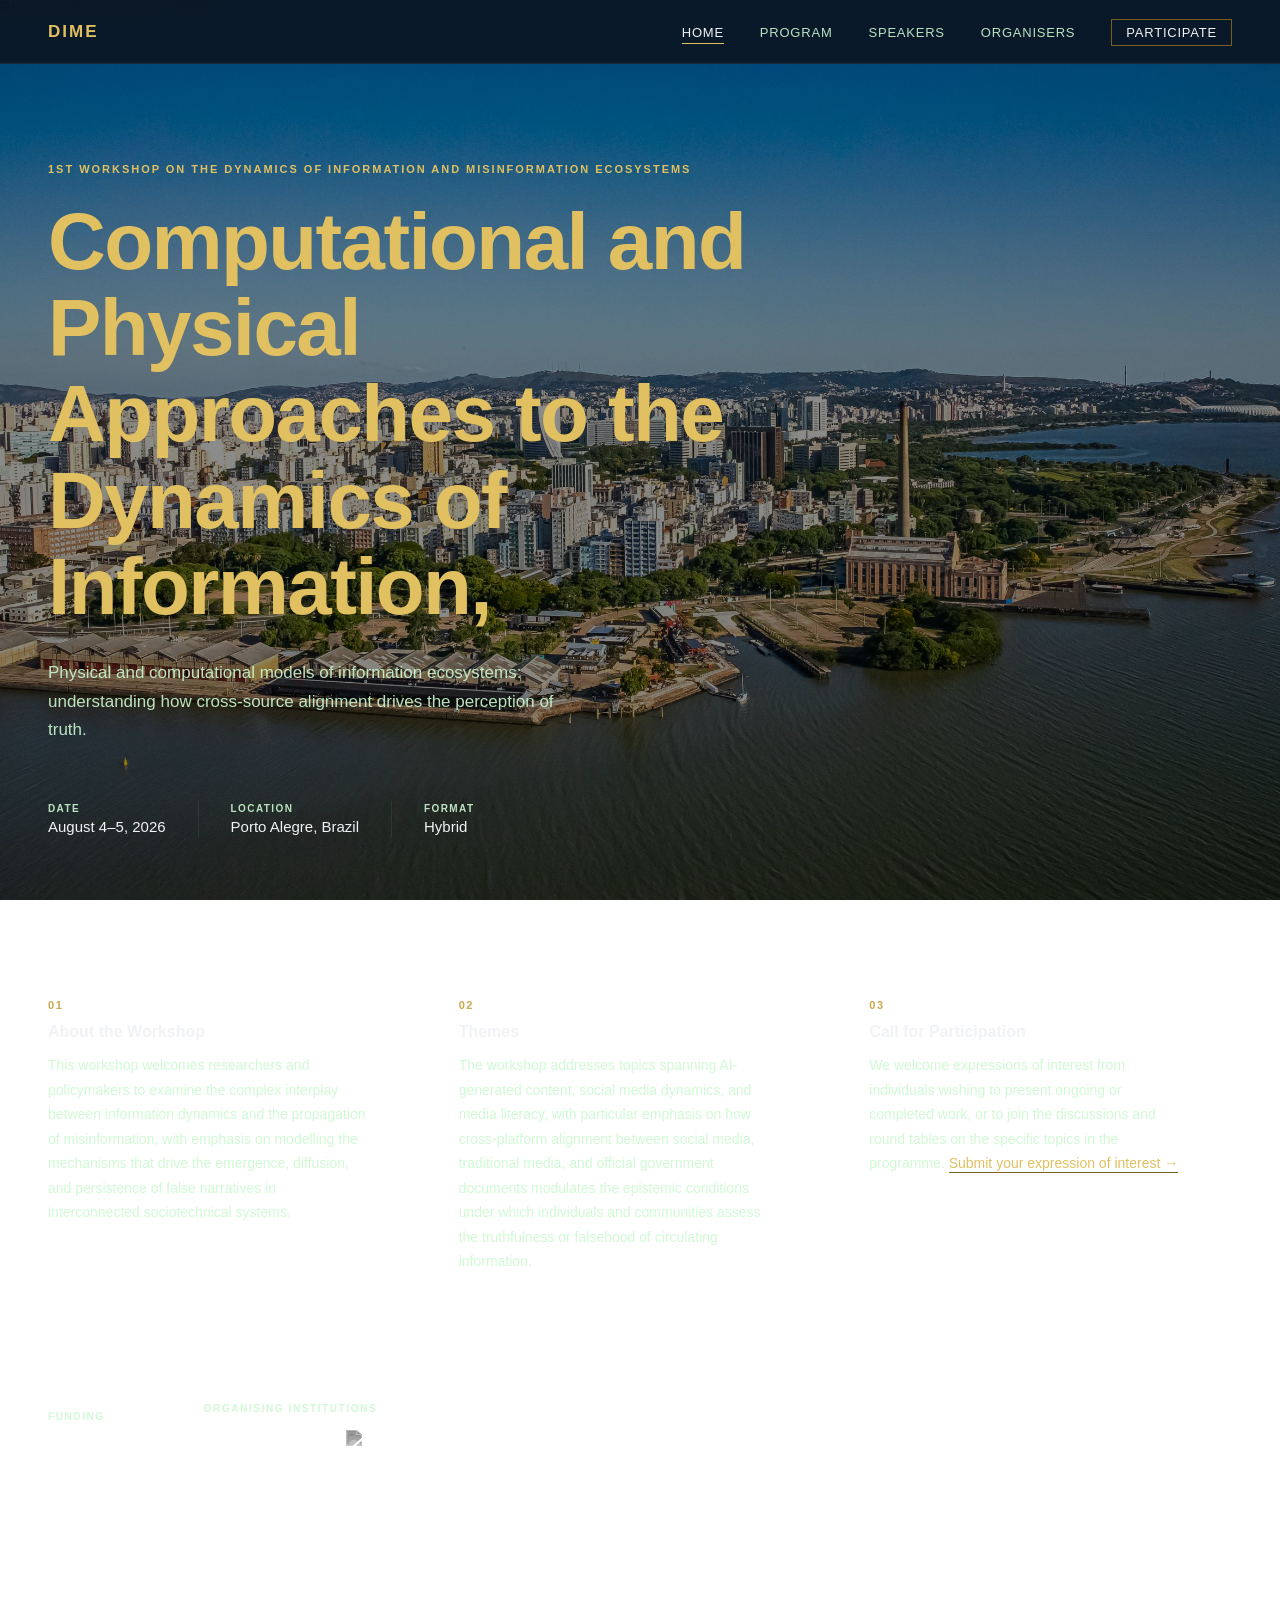
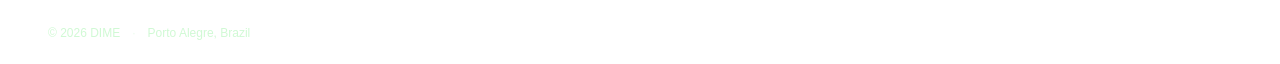
==== index.html @ c3de0bd7 "no" ====
<!DOCTYPE html>
<html lang="en">
<head>
  <meta charset="UTF-8" />
  <meta name="viewport" content="width=device-width, initial-scale=1.0" />
  <title>DIME 2026 — 1st Workshop on the Dynamics of Information and Misinformation Ecosystems</title>
  <link rel="stylesheet" href="style.css" />
</head>
<div class="background-credit">
  Photo: Giulian Serafim / PMPA
</div>
<body>

  <nav>
    <div class="nav-brand">DIME</div>
    <ul class="nav-links">
      <li><a href="index.html" class="nav-link active">Home</a></li>
      <li><a href="schedule.html" class="nav-link">Program</a></li>
      <li><a href="speakers.html" class="nav-link">Speakers</a></li>
      <li><a href="organisers.html" class="nav-link">Organisers</a></li>
      <li><a href="participation.html" class="nav-link nav-link--btn">Participate</a></li>
    </ul>
  </nav>

  <section class="page">
    <div class="hero">
      <div class="hero-label">1st Workshop on the Dynamics of Information and Misinformation Ecosystems</div>
      <h1><span class="accent">Computational and Physical Approaches to the Dynamics of Information,</span></h1>
      <p class="hero-sub">Physical and computational models of information ecosystems: understanding how cross-source alignment drives the perception of truth.</p>
      <div class="hero-meta">
        <div class="meta-item">
          <span class="meta-label">Date</span>
          <span class="meta-value">August 4–5, 2026</span>
        </div>
        <div class="meta-divider"></div>
        <div class="meta-item">
          <span class="meta-label">Location</span>
          <span class="meta-value">Porto Alegre, Brazil</span>
        </div>
        <div class="meta-divider"></div>
        <div class="meta-item">
          <span class="meta-label">Format</span>
          <span class="meta-value">Hybrid</span>
        </div>
      </div>
    </div>

    <div class="section-content">
      <div class="about-grid">
        <div class="about-block">
          <div class="about-number">01</div>
          <h3>About the Workshop</h3>
          <p>This workshop welcomes researchers and policymakers to examine the complex interplay between information dynamics and the propagation of misinformation, with emphasis on modelling the mechanisms that drive the emergence, diffusion, and persistence of false narratives in interconnected sociotechnical systems.</p>
        </div>
        <div class="about-block">
          <div class="about-number">02</div>
          <h3>Themes</h3>
          <p>The workshop addresses topics spanning AI-generated content, social media dynamics, and media literacy, with particular emphasis on how cross-platform alignment between social media, traditional media, and official government documents modulates the epistemic conditions under which individuals and communities assess the truthfulness or falsehood of circulating information.</p>
        </div>
        <div class="about-block">
          <div class="about-number">03</div>
          <h3>Call for Participation</h3>
          <p>We welcome expressions of interest from individuals wishing to present ongoing or completed work, or to join the discussions and round tables on the specific topics in the programme. <a href="participation.html" class="inline-link">Submit your expression of interest →</a></p>
        </div>
      </div>
    </div>

    <div class="partners-section">
      <div class="partners-group">
        <span class="partners-label">Funding</span>
        <div class="partners-logos">
          <img src="images/cnpq-logo-png_seeklogo-32726.png" alt="CNPq" class="partner-logo partner-logo--md" />
        </div>
      </div>
      <div class="partners-divider"></div>
      <div class="partners-group">
        <span class="partners-label">Organising Institutions</span>
        <div class="partners-logos">
          <img src="images/ufrgs-logo.png" alt="Federal University of Rio Grande do Sul" class="partner-logo" />
          <img src="images/university-of-exeter-logo.webp" alt="University of Exeter" class="partner-logo partner-logo--detail" />
        </div>
      </div>
    </div>
  </section>

  <footer>
    <span>© 2026 DIME</span>
    <span class="footer-sep">·</span>
    <span>Porto Alegre, Brazil</span>
  </footer>

</body>
</html>
---- style.css ----
*, *::before, *::after {
  box-sizing: border-box;
  margin: 0;
  padding: 0;
}

:root {
  --navy:       #0d1a12;
  --navy-mid:   #152a1e;
  --navy-light: #1e3a2a;
  --red:        #c9a84c;
  --red-light:  #e0c060;
  --red-dim:    #7a6020;
  --white:      #f0f2f5;
  --muted:      #cbf8d0e7;
  --border:     rgba(255,255,255,0.07);
  --font:       'Segoe UI', system-ui, -apple-system, sans-serif;
}

html { scroll-behavior: smooth; }


body {
  margin: 0;
  font-family: Arial, sans-serif;
  background-image: url("images/220114_Giulian Serafim_PMPA-3985.jpg");
  background-size: cover;
  background-position: center;
  background-repeat: no-repeat;
  background-attachment: fixed;
  position: relative;
  min-height: 100vh;
}

body::before {
  content: "";
  position: fixed;
  inset: 0;
  background: rgba(0, 0, 0, 0.45);
  z-index: -1;
}


/*
body {
  background: var(--navy);
  color: var(--white);
  font-family: var(--font);
  font-size: 15px;
  line-height: 1.6;
  min-height: 100vh;
  display: flex;
  flex-direction: column;
} */

/* ─── NAV ─────────────────────────────────────────────── */
nav {
  position: fixed;
  top: 0; left: 0; right: 0;
  z-index: 100;
  display: flex;
  align-items: center;
  justify-content: space-between;
  padding: 0 48px;
  height: 64px;
  background: rgba(11, 22, 35, 0.92);
  backdrop-filter: blur(12px);
  border-bottom: 1px solid var(--border);
}

.nav-brand {
  font-size: 17px;
  font-weight: 600;
  letter-spacing: 0.12em;
  text-transform: uppercase;
  color: var(--red-light);
}

.nav-links {
  list-style: none;
  display: flex;
  gap: 36px;
}

.nav-link {
  text-decoration: none;
  color: var(--muted);
  font-size: 13px;
  letter-spacing: 0.06em;
  text-transform: uppercase;
  font-weight: 500;
  transition: color 0.2s;
  position: relative;
  padding-bottom: 2px;
}

.nav-link--btn {
  color: var(--white) !important;
  border: 1px solid var(--red-dim);
  padding: 5px 14px !important;
  padding-bottom: 5px !important;
  transition: background 0.2s, border-color 0.2s;
}

.nav-link--btn:hover,
.nav-link--btn.active {
  background: var(--red);
  border-color: var(--red);
  color: var(--white) !important;
}

.nav-link--btn::after { display: none !important; }

.nav-link::after {
  content: '';
  position: absolute;
  bottom: -2px; left: 0;
  width: 0; height: 1px;
  background: var(--red-light);
  transition: width 0.25s ease;
}

.nav-link:hover,
.nav-link.active {
  color: var(--white);
}

.nav-link.active::after,
.nav-link:hover::after {
  width: 100%;
}

/* ─── PAGE ────────────────────────────────────────────── */
.page {
  flex: 1;
  padding-top: 64px;
  animation: fadeIn 0.35s ease;
}

@keyframes fadeIn {
  from { opacity: 0; transform: translateY(8px); }
  to   { opacity: 1; transform: translateY(0); }
}

/* ─── HERO ────────────────────────────────────────────── */
.hero {
  min-height: calc(100vh - 64px);
  display: flex;
  flex-direction: column;
  justify-content: center;
  padding: 80px 48px;
  max-width: 820px;
}

.hero-label {
  font-size: 11px;
  font-weight: 600;
  letter-spacing: 0.18em;
  text-transform: uppercase;
  color: var(--red-light);
  margin-bottom: 24px;
}

.hero h1 {
  font-size: clamp(42px, 7vw, 80px);
  font-weight: 700;
  line-height: 1.08;
  letter-spacing: -0.02em;
  margin-bottom: 28px;
}

.accent { color: var(--red-light); }

.hero-sub {
  font-size: 17px;
  color: var(--muted);
  max-width: 520px;
  margin-bottom: 56px;
  line-height: 1.7;
}

.hero-meta {
  display: flex;
  align-items: center;
  gap: 0;
}

.meta-item {
  display: flex;
  flex-direction: column;
  gap: 4px;
  padding: 0 32px;
}

.meta-item:first-child { padding-left: 0; }

.meta-label {
  font-size: 10px;
  font-weight: 600;
  letter-spacing: 0.14em;
  text-transform: uppercase;
  color: var(--muted);
}

.meta-value {
  font-size: 15px;
  font-weight: 500;
  color: var(--white);
}

.meta-divider {
  width: 1px;
  height: 36px;
  background: var(--border);
}

/* ─── SECTION CONTENT ─────────────────────────────────── */
.section-content {
  padding: 80px 48px;
  border-top: 1px solid var(--border);
}

/* ─── ABOUT GRID ──────────────────────────────────────── */
.about-grid {
  display: grid;
  grid-template-columns: repeat(auto-fit, minmax(240px, 1fr));
  gap: 48px;
}

.about-block { max-width: 320px; }

.about-number {
  font-size: 11px;
  font-weight: 700;
  letter-spacing: 0.14em;
  color: var(--red);
  margin-bottom: 12px;
}

.about-block h3 {
  font-size: 16px;
  font-weight: 600;
  margin-bottom: 12px;
  color: var(--white);
}

.about-block p {
  font-size: 14px;
  color: var(--muted);
  line-height: 1.75;
}

/* ─── INLINE LINK ─────────────────────────────────────── */
.inline-link {
  color: var(--red-light);
  text-decoration: none;
  border-bottom: 1px solid var(--red-dim);
  padding-bottom: 1px;
  transition: color 0.2s, border-color 0.2s;
  white-space: nowrap;
}

.inline-link:hover {
  color: var(--white);
  border-color: var(--white);
}

/* ─── PAGE HEADER ─────────────────────────────────────── */
.page-header {
  padding: 80px 48px 48px;
}

.page-label {
  font-size: 11px;
  font-weight: 600;
  letter-spacing: 0.18em;
  text-transform: uppercase;
  color: var(--red-light);
  margin-bottom: 16px;
}

.page-header h2 {
  font-size: clamp(32px, 5vw, 56px);
  font-weight: 700;
  letter-spacing: -0.02em;
}

/* ─── SPEAKERS ────────────────────────────────────────── */
/*
.speakers-grid {
  display: grid;
  grid-template-columns: repeat(auto-fill, minmax(300px, 1fr));
  gap: 2px;
  background: var(--border);
  border: 1px solid var(--border);
} */

.speakers-grid {
  display: grid;
  grid-template-columns: 1fr;  /* one column only */
  gap: 10px;
  background: var(--border);
  border: 1px solid var(--border);
}

.speaker-card {
  background: var(--navy);
  display: flex;
  gap: 20px;
  align-items: flex-start;
  padding: 28px;
  border: 1px solid var(--border);
  transition: border-color 0.2s;
}

.speaker-card:hover { border-color: var(--red-dim); }

.speaker-avatar {
  width: 72px;
  height: 72px;
  border-radius: 50%;
  background: var(--navy-light);
  border: 2px solid var(--red-dim);
  display: flex;
  align-items: center;
  justify-content: center;
  font-size: 15px;
  font-weight: 700;
  color: var(--red-light);
  flex-shrink: 0;
  letter-spacing: 0.04em;
  overflow: hidden;
}

.speaker-avatar img {
  width: 100%;
  height: 100%;
  object-fit: cover;
  border-radius: 50%;
  filter: grayscale(100%);
  display: block;
}

.speaker-info h3 {
  font-size: 15px;
  font-weight: 600;
  margin-bottom: 4px;
  color: var(--white);
}

.speaker-title {
  display: block;
  font-size: 12px;
  font-weight: 500;
  color: var(--red-light);
  letter-spacing: 0.04em;
  margin-bottom: 2px;
}

.speaker-affil {
  display: block;
  font-size: 12px;
  color: var(--muted);
  margin-bottom: 10px;
}

.speaker-info p {
  font-size: 13px;
  color: var(--muted);
  line-height: 1.6;
}

/* ─── ORGANISERS ──────────────────────────────────────── */
.org-committee { margin-bottom: 56px; }


.org-grid {
  display: grid;
  grid-template-columns: repeat(auto-fill, minmax(260px, 1fr));
  gap: 20px;
}

.org-card {
  display: flex;
  align-items: center;
  gap: 20px;
  background: var(--navy-mid);
  border: 1px solid var(--border);
  padding: 20px 24px;
  transition: border-color 0.2s;
}

.org-card:hover { border-color: var(--red-dim); }

.org-avatar {
  width: 72px;
  height: 72px;
  border-radius: 50%;
  background: var(--navy-light);
  border: 2px solid var(--red-dim);
  display: flex;
  align-items: center;
  justify-content: center;
  font-size: 15px;
  font-weight: 700;
  color: var(--red-light);
  flex-shrink: 0;
  letter-spacing: 0.04em;
  overflow: hidden;
}

.org-avatar img {
  width: 100%;
  height: 100%;
  object-fit: cover;
  border-radius: 50%;
  filter: grayscale(100%);
  display: block;
}

.org-info h4 {
  font-size: 14px;
  font-weight: 600;
  margin-bottom: 4px;
}

.org-info span {
  display: block;
  font-size: 12px;
  color: var(--muted);
  line-height: 1.5;
}

.org-name-link {
  color: var(--white);
  text-decoration: none;
  border-bottom: 1px solid var(--red-dim);
  padding-bottom: 1px;
  transition: color 0.2s, border-color 0.2s;
}

.org-name-link:hover {
  color: var(--red-light);
  border-color: var(--red-light);
}

.org-affil {
  color: var(--red-light) !important;
  font-size: 11px !important;
}

/* ─── CONTACT ─────────────────────────────────────────── */
.contact-block {
  margin-top: 16px;
  padding-top: 48px;
  border-top: 1px solid var(--border);
}

.contact-block h3 {
  font-size: 16px;
  font-weight: 600;
  margin-bottom: 10px;
}

.contact-block p {
  font-size: 14px;
  color: var(--muted);
  margin-bottom: 16px;
}

.contact-link {
  display: inline-block;
  font-size: 14px;
  font-weight: 500;
  color: var(--red-light);
  text-decoration: none;
  border-bottom: 1px solid var(--red-dim);
  padding-bottom: 2px;
  transition: color 0.2s, border-color 0.2s;
}

.contact-link:hover {
  color: var(--white);
  border-color: var(--white);
}

/* ─── FORM ────────────────────────────────────────────── */
.form-intro {
  max-width: 680px;
  margin-bottom: 48px;
  display: flex;
  flex-direction: column;
  gap: 12px;
}

.form-intro p {
  font-size: 14px;
  color: var(--muted);
  line-height: 1.75;
}

.form-deadline {
  font-size: 13px !important;
  color: var(--white) !important;
  padding: 12px 16px;
  border-left: 2px solid var(--red-light);
  background: var(--navy-mid);
}

.form-deadline strong { color: var(--red-light); }

.eoi-form {
  max-width: 680px;
  display: flex;
  flex-direction: column;
  gap: 24px;
}

.form-row--two {
  display: grid;
  grid-template-columns: 1fr 1fr;
  gap: 24px;
}

.form-group {
  display: flex;
  flex-direction: column;
  gap: 8px;
}

.form-group label {
  font-size: 12px;
  font-weight: 600;
  letter-spacing: 0.08em;
  text-transform: uppercase;
  color: var(--white);
}

.required { color: var(--red-light); }
.optional  { color: var(--muted); font-weight: 400; text-transform: none; letter-spacing: 0; }

.form-group input,
.form-group select,
.form-group textarea {
  background: var(--navy-mid);
  border: 1px solid var(--border);
  color: var(--white);
  font-family: var(--font);
  font-size: 14px;
  padding: 10px 14px;
  outline: none;
  transition: border-color 0.2s;
  border-radius: 0;
  appearance: none;
  -webkit-appearance: none;
}

.form-group input::placeholder,
.form-group textarea::placeholder { color: var(--muted); opacity: 0.6; }

.form-group input:focus,
.form-group select:focus,
.form-group textarea:focus { border-color: var(--red-light); }

.form-group select {
  background-image: url("data:image/svg+xml,%3Csvg xmlns='http://www.w3.org/2000/svg' width='12' height='8' viewBox='0 0 12 8'%3E%3Cpath d='M1 1l5 5 5-5' stroke='%237a8fa8' stroke-width='1.5' fill='none' stroke-linecap='round'/%3E%3C/svg%3E");
  background-repeat: no-repeat;
  background-position: right 14px center;
  padding-right: 36px;
  cursor: pointer;
}

.form-group textarea { resize: vertical; min-height: 120px; line-height: 1.6; }

.form-footer {
  display: flex;
  align-items: center;
  justify-content: space-between;
  gap: 24px;
  padding-top: 8px;
}

.form-note {
  font-size: 12px;
  color: var(--muted);
}

.submit-btn {
  background: var(--red);
  color: var(--white);
  border: none;
  font-family: var(--font);
  font-size: 13px;
  font-weight: 600;
  letter-spacing: 0.08em;
  text-transform: uppercase;
  padding: 12px 28px;
  cursor: pointer;
  transition: background 0.2s;
  flex-shrink: 0;
}

.submit-btn:hover { background: var(--red-light); }

@media (max-width: 640px) {
  .form-row--two { grid-template-columns: 1fr; }
  .form-footer { flex-direction: column; align-items: flex-start; }
}

/* ─── SCHEDULE ────────────────────────────────────────── */
.schedule-day {
  margin-bottom: 64px;
}

.schedule-box {
  max-width: 700px;
  margin: 30px auto;
  padding: 30px;
  background: var(--navy);
  /* background: rgba(71, 71, 73, 0.92); */
  border-radius: 14px;
  box-shadow: 0 8px 25px rgba(0, 0, 0, 0.2);
}

.schedule-day-title {
  font-size: 13px;
  font-weight: 700;
  letter-spacing: 0.14em;
  text-transform: uppercase;
  color: var(--red-light);
  margin-bottom: 24px;
  padding-bottom: 12px;
  border-bottom: 1px solid var(--border);
}

.schedule-list {
  display: flex;
  flex-direction: column;
}

.schedule-item {
  display: flex;
  align-items: flex-start;
  gap: 24px;
  padding: 18px 0;
  border-bottom: 1px solid var(--border);
  transition: background 0.15s;
}

.schedule-item:last-child { border-bottom: none; }

.schedule-item--meta { opacity: 0.5; }

.sched-time {
  font-size: 13px;
  font-weight: 600;
  color: var(--muted);
  letter-spacing: 0.04em;
  min-width: 100px;
  padding-top: 2px;
  flex-shrink: 0;
}

.sched-body {
  display: flex;
  flex-direction: column;
  gap: 4px;
}

.sched-tag {
  display: inline-block;
  font-size: 10px;
  font-weight: 700;
  letter-spacing: 0.12em;
  text-transform: uppercase;
  padding: 2px 8px;
  border-radius: 2px;
  width: fit-content;
  margin-bottom: 4px;
}

.sched-tag--keynote   { background: var(--red-dim);    color: #e8a0a0; }
.sched-tag--talk      { background: #102828;            color: #50d0c0; }
.sched-tag--short     { background: #1a2010;            color: #90b870; }
.sched-tag--panel     { background: #122840;            color: #6aafd4; }
.sched-tag--online-talk    { background: #102828;            color: #50d0c0; }

.sched-title {
  font-size: 15px;
  font-weight: 600;
  color: var(--white);
  line-height: 1.4;
}

.sched-speaker {
  font-size: 13px;
  color: var(--muted);
}

/* ─── PARTNERS ────────────────────────────────────────── */
.partners-section {
  display: flex;
  align-items: center;
  gap: 48px;
  padding: 48px 48px;
  border-top: 1px solid var(--border);
  flex-wrap: wrap;
}

.partners-group {
  display: flex;
  flex-direction: column;
  gap: 16px;
}

.partners-label {
  font-size: 10px;
  font-weight: 700;
  letter-spacing: 0.16em;
  text-transform: uppercase;
  color: var(--muted);
}

.partners-logos {
  display: flex;
  align-items: center;
  gap: 32px;
  flex-wrap: wrap;
}

.partner-logo {
  height: 88px;
  width: auto;
  filter: brightness(0) invert(1);
  opacity: 0.45;
  transition: opacity 0.2s;
}

/* For logos with internal detail (e.g. seals) — invert after grayscale makes dark text/crest white */
.partner-logo--detail {
  filter: grayscale(1) invert(1) brightness(1.1);
  height: 123px; /* ~40% larger than base */
}

.partner-logo--md {
  height: 106px; /* ~20% larger than base */
}

.partner-logo:hover { opacity: 0.85; }

.partners-divider {
  width: 1px;
  height: 56px;
  background: var(--border);
  flex-shrink: 0;
}

@media (max-width: 640px) {
  .partners-section { gap: 32px; padding: 40px 20px; }
  .partners-divider { display: none; }
}

/* ─── FOOTER ──────────────────────────────────────────── */
footer {
  padding: 24px 48px;
  border-top: 1px solid var(--border);
  display: flex;
  gap: 12px;
  align-items: center;
  font-size: 12px;
  color: var(--muted);
}

.footer-sep { opacity: 0.4; }

/* ─── RESPONSIVE ──────────────────────────────────────── */
@media (max-width: 640px) {
  nav { padding: 0 20px; }
  .hero, .page-header, .section-content { padding-left: 20px; padding-right: 20px; }
  .hero-meta { flex-wrap: wrap; gap: 16px; }
  .meta-divider { display: none; }
  .meta-item { padding: 0; }
  footer { padding: 20px; }
}
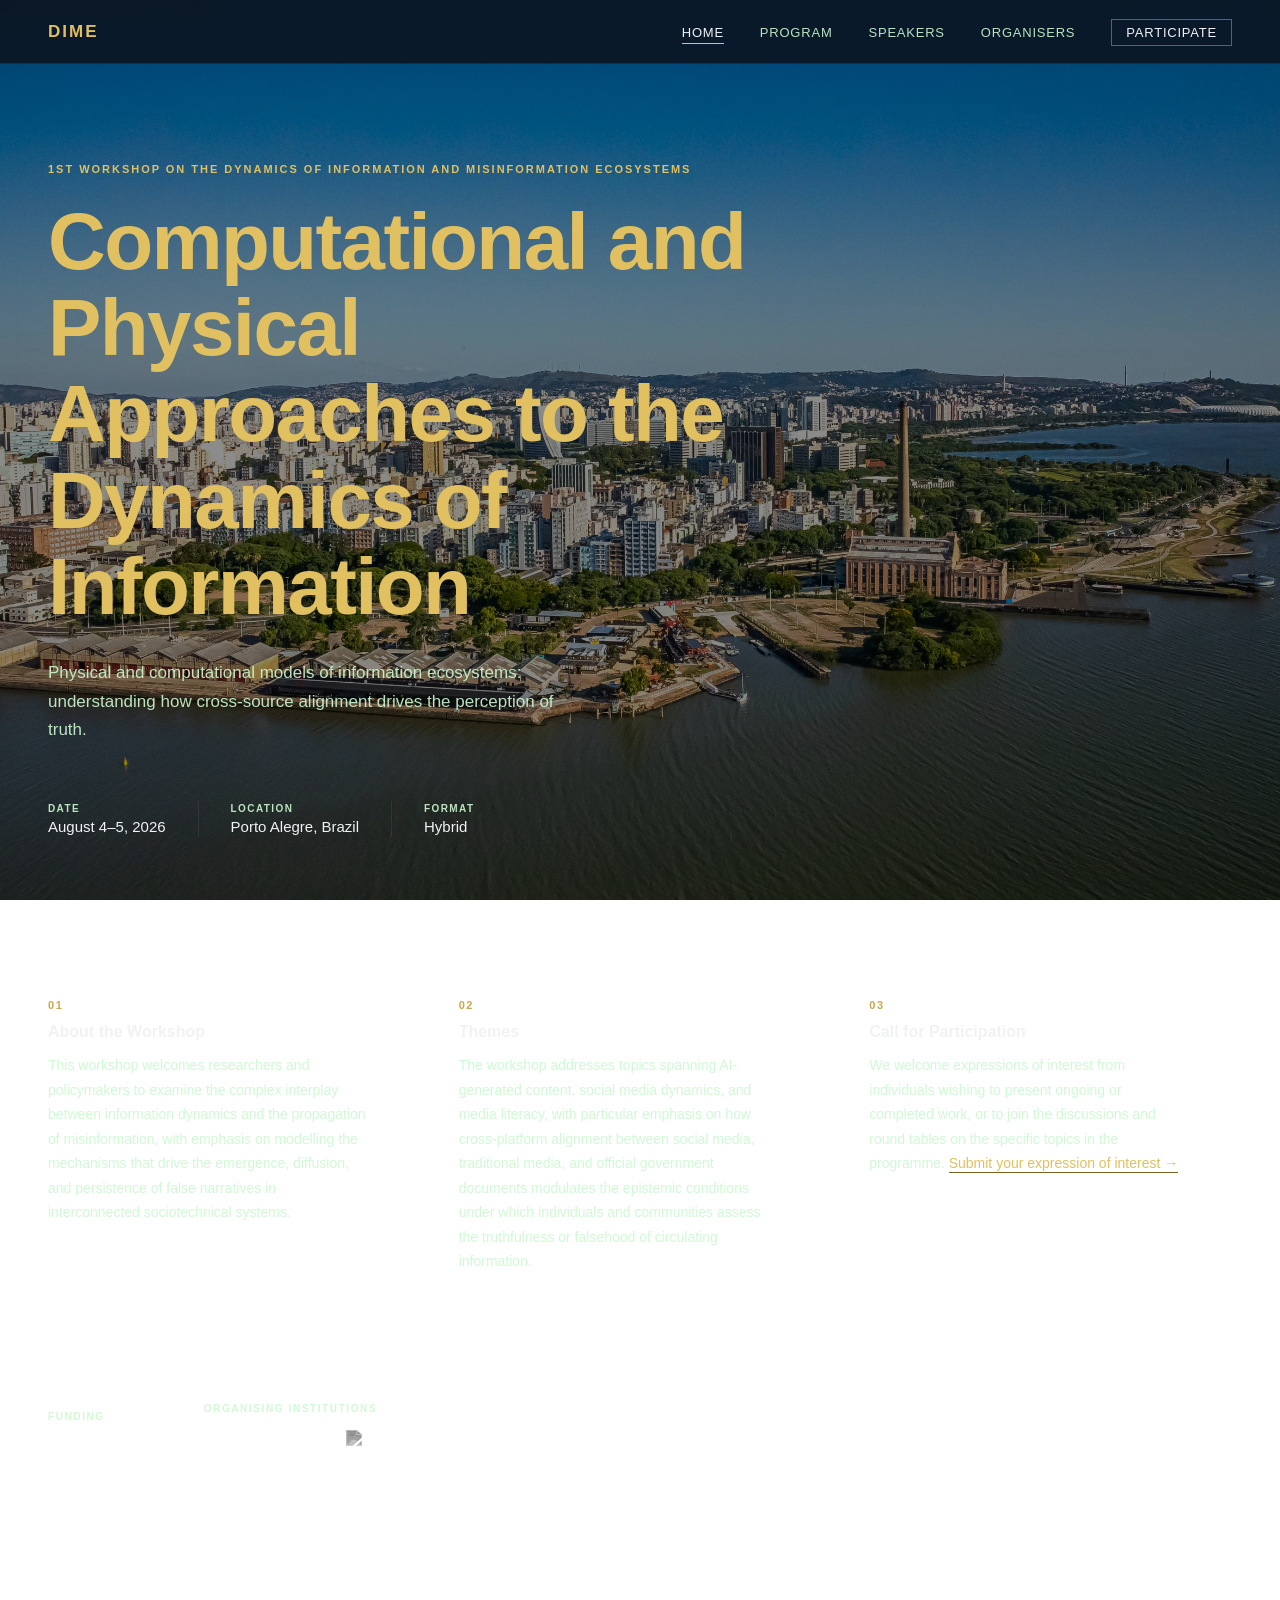
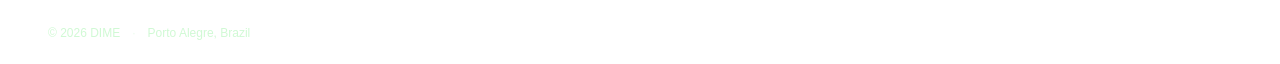
==== commit 4f29b242: "Remove stray comma from hero title" ====
--- a/index.html
+++ b/index.html
@@ -25,7 +25,7 @@
   <section class="page">
     <div class="hero">
       <div class="hero-label">1st Workshop on the Dynamics of Information and Misinformation Ecosystems</div>
-      <h1><span class="accent">Computational and Physical Approaches to the Dynamics of Information,</span></h1>
+      <h1><span class="accent">Computational and Physical Approaches to the Dynamics of Information</span></h1>
       <p class="hero-sub">Physical and computational models of information ecosystems: understanding how cross-source alignment drives the perception of truth.</p>
       <div class="hero-meta">
         <div class="meta-item">
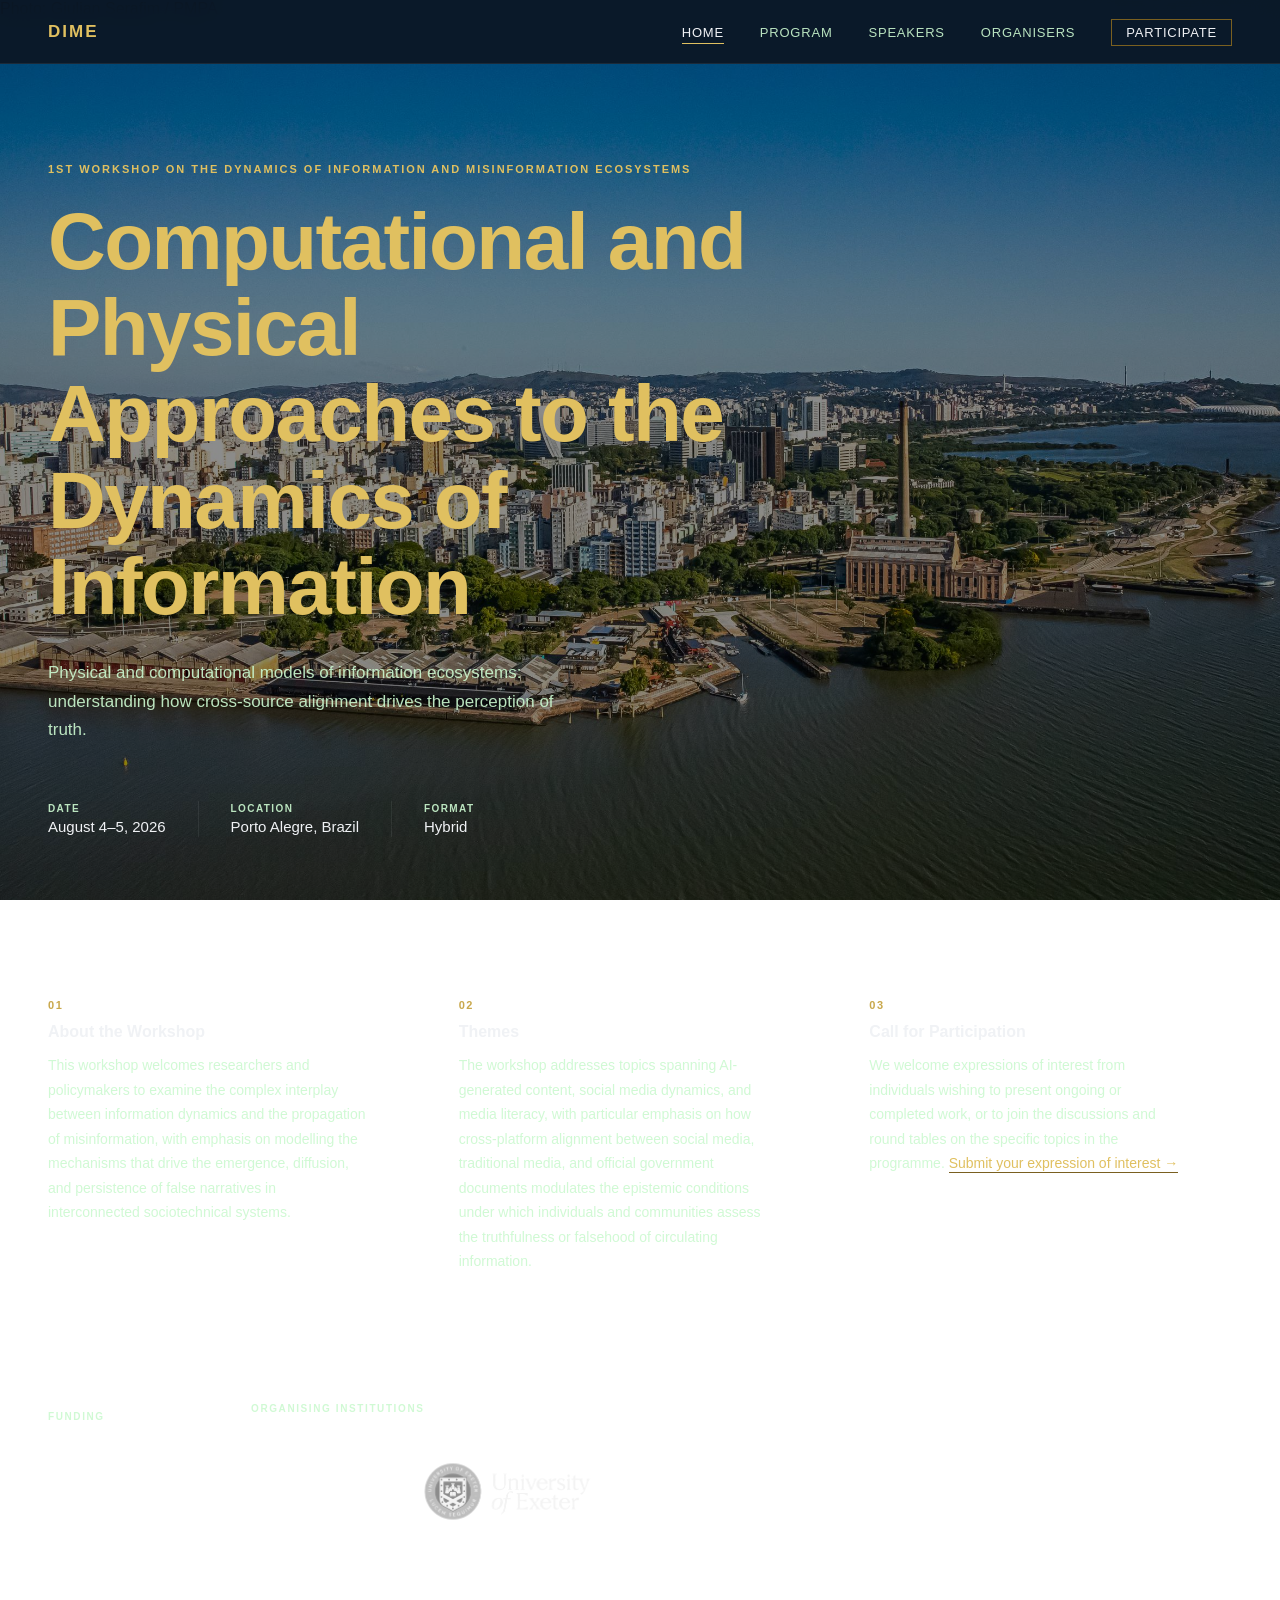
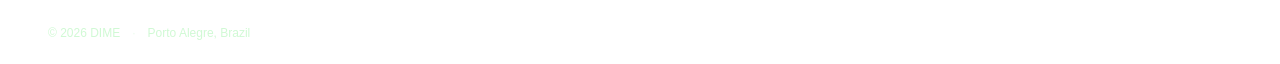
==== commit 21fa3635: "Code review: remove commented-out CSS, consolidate duplicate rules, fix HTML structure and typos" ====
--- a/index.html
+++ b/index.html
@@ -6,10 +6,10 @@
   <title>DIME 2026 — 1st Workshop on the Dynamics of Information and Misinformation Ecosystems</title>
   <link rel="stylesheet" href="style.css" />
 </head>
+<body>
 <div class="background-credit">
   Photo: Giulian Serafim / PMPA
 </div>
-<body>
 
   <nav>
     <div class="nav-brand">DIME</div>
--- a/style.css
+++ b/style.css
@@ -41,17 +41,6 @@
 }
 
 
-/*
-body {
-  background: var(--navy);
-  color: var(--white);
-  font-family: var(--font);
-  font-size: 15px;
-  line-height: 1.6;
-  min-height: 100vh;
-  display: flex;
-  flex-direction: column;
-} */
 
 /* ─── NAV ─────────────────────────────────────────────── */
 nav {
@@ -286,14 +275,6 @@
 }
 
 /* ─── SPEAKERS ────────────────────────────────────────── */
-/*
-.speakers-grid {
-  display: grid;
-  grid-template-columns: repeat(auto-fill, minmax(300px, 1fr));
-  gap: 2px;
-  background: var(--border);
-  border: 1px solid var(--border);
-} */
 
 .speakers-grid {
   display: grid;
@@ -332,83 +313,7 @@
   overflow: hidden;
 }
 
-.speaker-avatar img {
-  width: 100%;
-  height: 100%;
-  object-fit: cover;
-  border-radius: 50%;
-  filter: grayscale(100%);
-  display: block;
-}
-
-.speaker-info h3 {
-  font-size: 15px;
-  font-weight: 600;
-  margin-bottom: 4px;
-  color: var(--white);
-}
-
-.speaker-title {
-  display: block;
-  font-size: 12px;
-  font-weight: 500;
-  color: var(--red-light);
-  letter-spacing: 0.04em;
-  margin-bottom: 2px;
-}
-
-.speaker-affil {
-  display: block;
-  font-size: 12px;
-  color: var(--muted);
-  margin-bottom: 10px;
-}
-
-.speaker-info p {
-  font-size: 13px;
-  color: var(--muted);
-  line-height: 1.6;
-}
-
-/* ─── ORGANISERS ──────────────────────────────────────── */
-.org-committee { margin-bottom: 56px; }
-
-
-.org-grid {
-  display: grid;
-  grid-template-columns: repeat(auto-fill, minmax(260px, 1fr));
-  gap: 20px;
-}
-
-.org-card {
-  display: flex;
-  align-items: center;
-  gap: 20px;
-  background: var(--navy-mid);
-  border: 1px solid var(--border);
-  padding: 20px 24px;
-  transition: border-color 0.2s;
-}
-
-.org-card:hover { border-color: var(--red-dim); }
-
-.org-avatar {
-  width: 72px;
-  height: 72px;
-  border-radius: 50%;
-  background: var(--navy-light);
-  border: 2px solid var(--red-dim);
-  display: flex;
-  align-items: center;
-  justify-content: center;
-  font-size: 15px;
-  font-weight: 700;
-  color: var(--red-light);
-  flex-shrink: 0;
-  letter-spacing: 0.04em;
-  overflow: hidden;
-}
-
+.speaker-avatar img,
 .org-avatar img {
   width: 100%;
   height: 100%;
@@ -418,6 +323,74 @@
   display: block;
 }
 
+.speaker-info h3 {
+  font-size: 15px;
+  font-weight: 600;
+  margin-bottom: 4px;
+  color: var(--white);
+}
+
+.speaker-title {
+  display: block;
+  font-size: 12px;
+  font-weight: 500;
+  color: var(--red-light);
+  letter-spacing: 0.04em;
+  margin-bottom: 2px;
+}
+
+.speaker-affil {
+  display: block;
+  font-size: 12px;
+  color: var(--red-light);
+  margin-bottom: 10px;
+}
+
+.speaker-info p {
+  font-size: 13px;
+  color: var(--muted);
+  line-height: 1.6;
+}
+
+/* ─── ORGANISERS ──────────────────────────────────────── */
+.org-committee { margin-bottom: 56px; }
+
+
+.org-grid {
+  display: grid;
+  grid-template-columns: repeat(auto-fill, minmax(260px, 1fr));
+  gap: 20px;
+}
+
+.org-card {
+  display: flex;
+  align-items: center;
+  gap: 20px;
+  background: var(--navy-mid);
+  border: 1px solid var(--border);
+  padding: 20px 24px;
+  transition: border-color 0.2s;
+}
+
+.org-card:hover { border-color: var(--red-dim); }
+
+.org-avatar {
+  width: 72px;
+  height: 72px;
+  border-radius: 50%;
+  background: var(--navy-light);
+  border: 2px solid var(--red-dim);
+  display: flex;
+  align-items: center;
+  justify-content: center;
+  font-size: 15px;
+  font-weight: 700;
+  color: var(--red-light);
+  flex-shrink: 0;
+  letter-spacing: 0.04em;
+  overflow: hidden;
+}
+
 .org-info h4 {
   font-size: 14px;
   font-weight: 600;
@@ -445,8 +418,8 @@
 }
 
 .org-affil {
-  color: var(--red-light) !important;
-  font-size: 11px !important;
+  color: var(--red-light);
+  font-size: 11px;
 }
 
 /* ─── CONTACT ─────────────────────────────────────────── */
@@ -608,16 +581,11 @@
 }
 
 /* ─── SCHEDULE ────────────────────────────────────────── */
-.schedule-day {
-  margin-bottom: 64px;
-}
-
 .schedule-box {
   max-width: 700px;
-  margin: 30px auto;
+  margin: 0 auto 32px;
   padding: 30px;
   background: var(--navy);
-  /* background: rgba(71, 71, 73, 0.92); */
   border-radius: 14px;
   box-shadow: 0 8px 25px rgba(0, 0, 0, 0.2);
 }
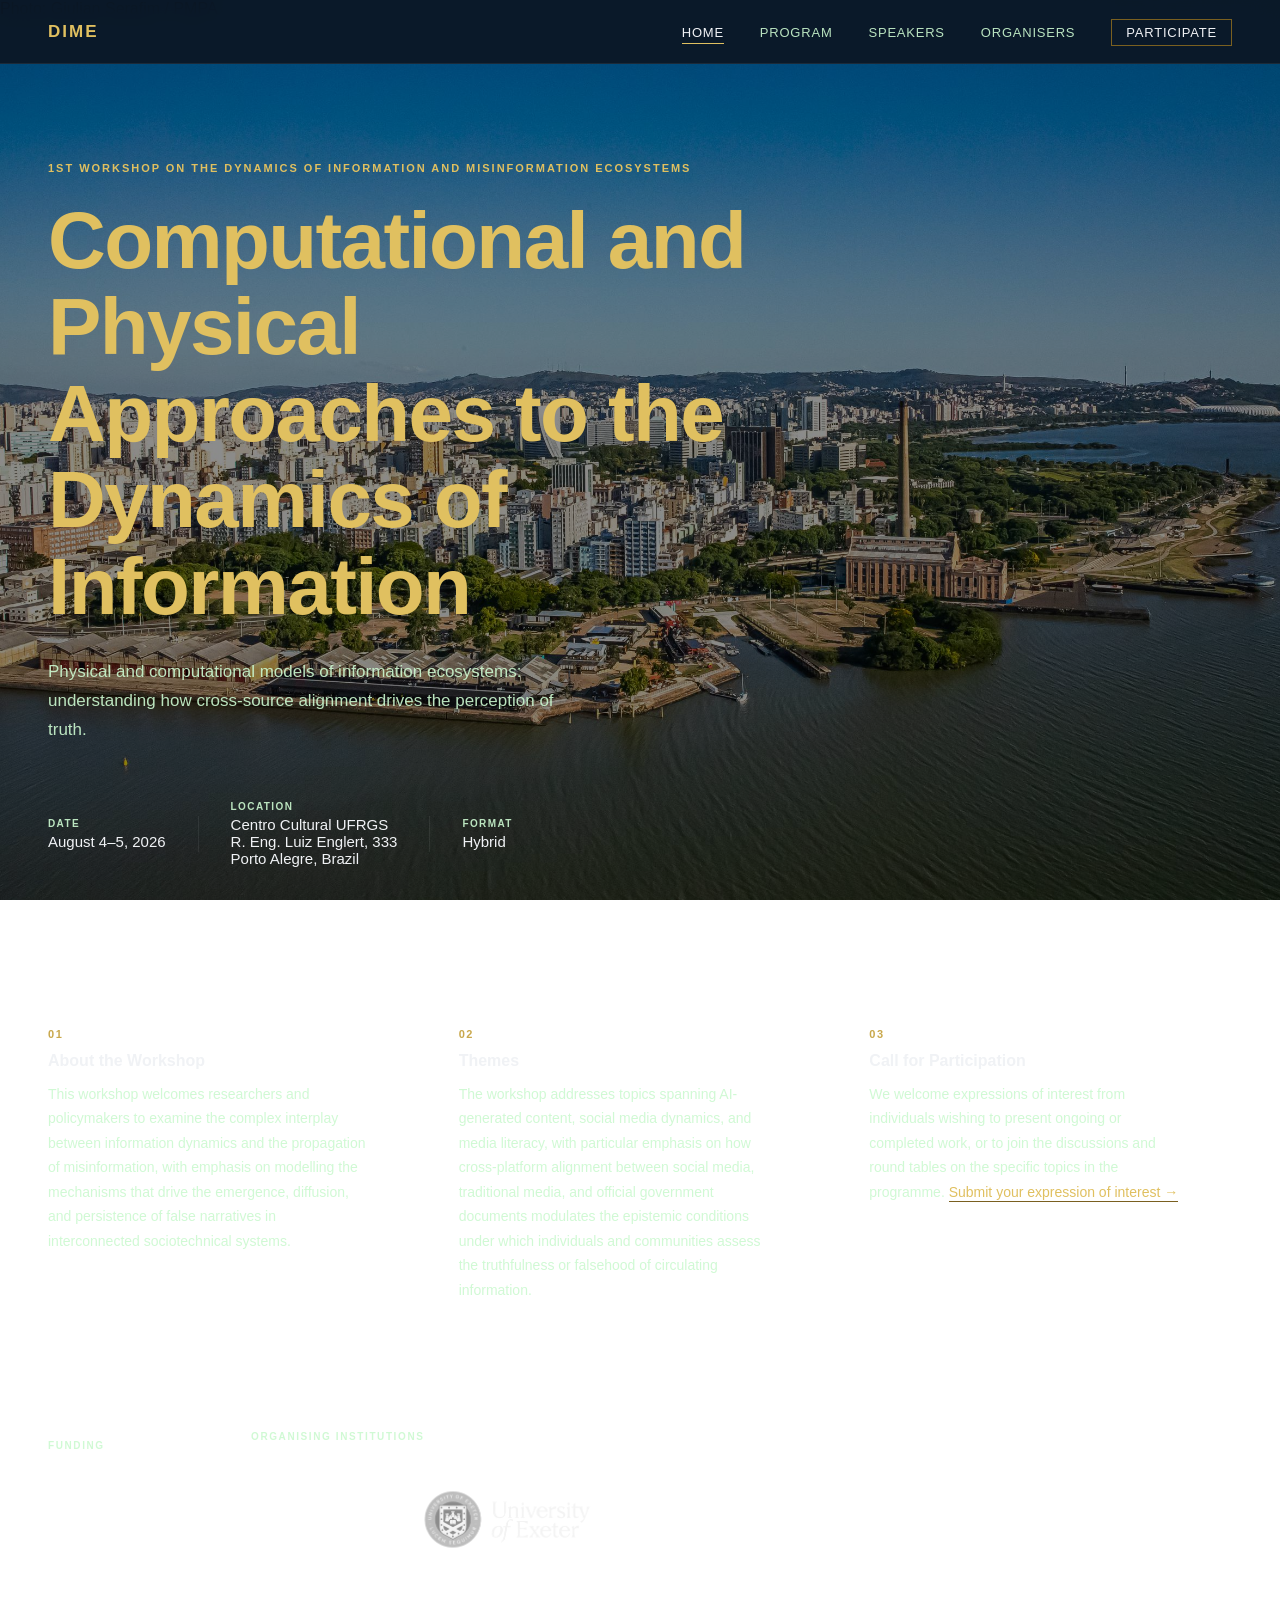
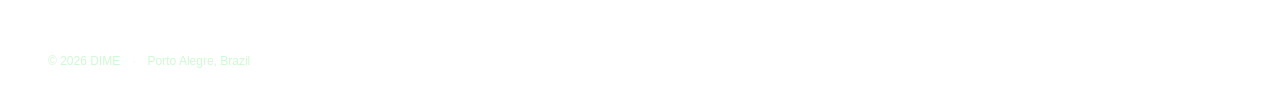
==== commit 854c650a: "Update location to Centro Cultural UFRGS with full address" ====
--- a/index.html
+++ b/index.html
@@ -35,7 +35,7 @@
         <div class="meta-divider"></div>
         <div class="meta-item">
           <span class="meta-label">Location</span>
-          <span class="meta-value">Porto Alegre, Brazil</span>
+          <span class="meta-value">Centro Cultural UFRGS<br>R. Eng. Luiz Englert, 333<br>Porto Alegre, Brazil</span>
         </div>
         <div class="meta-divider"></div>
         <div class="meta-item">
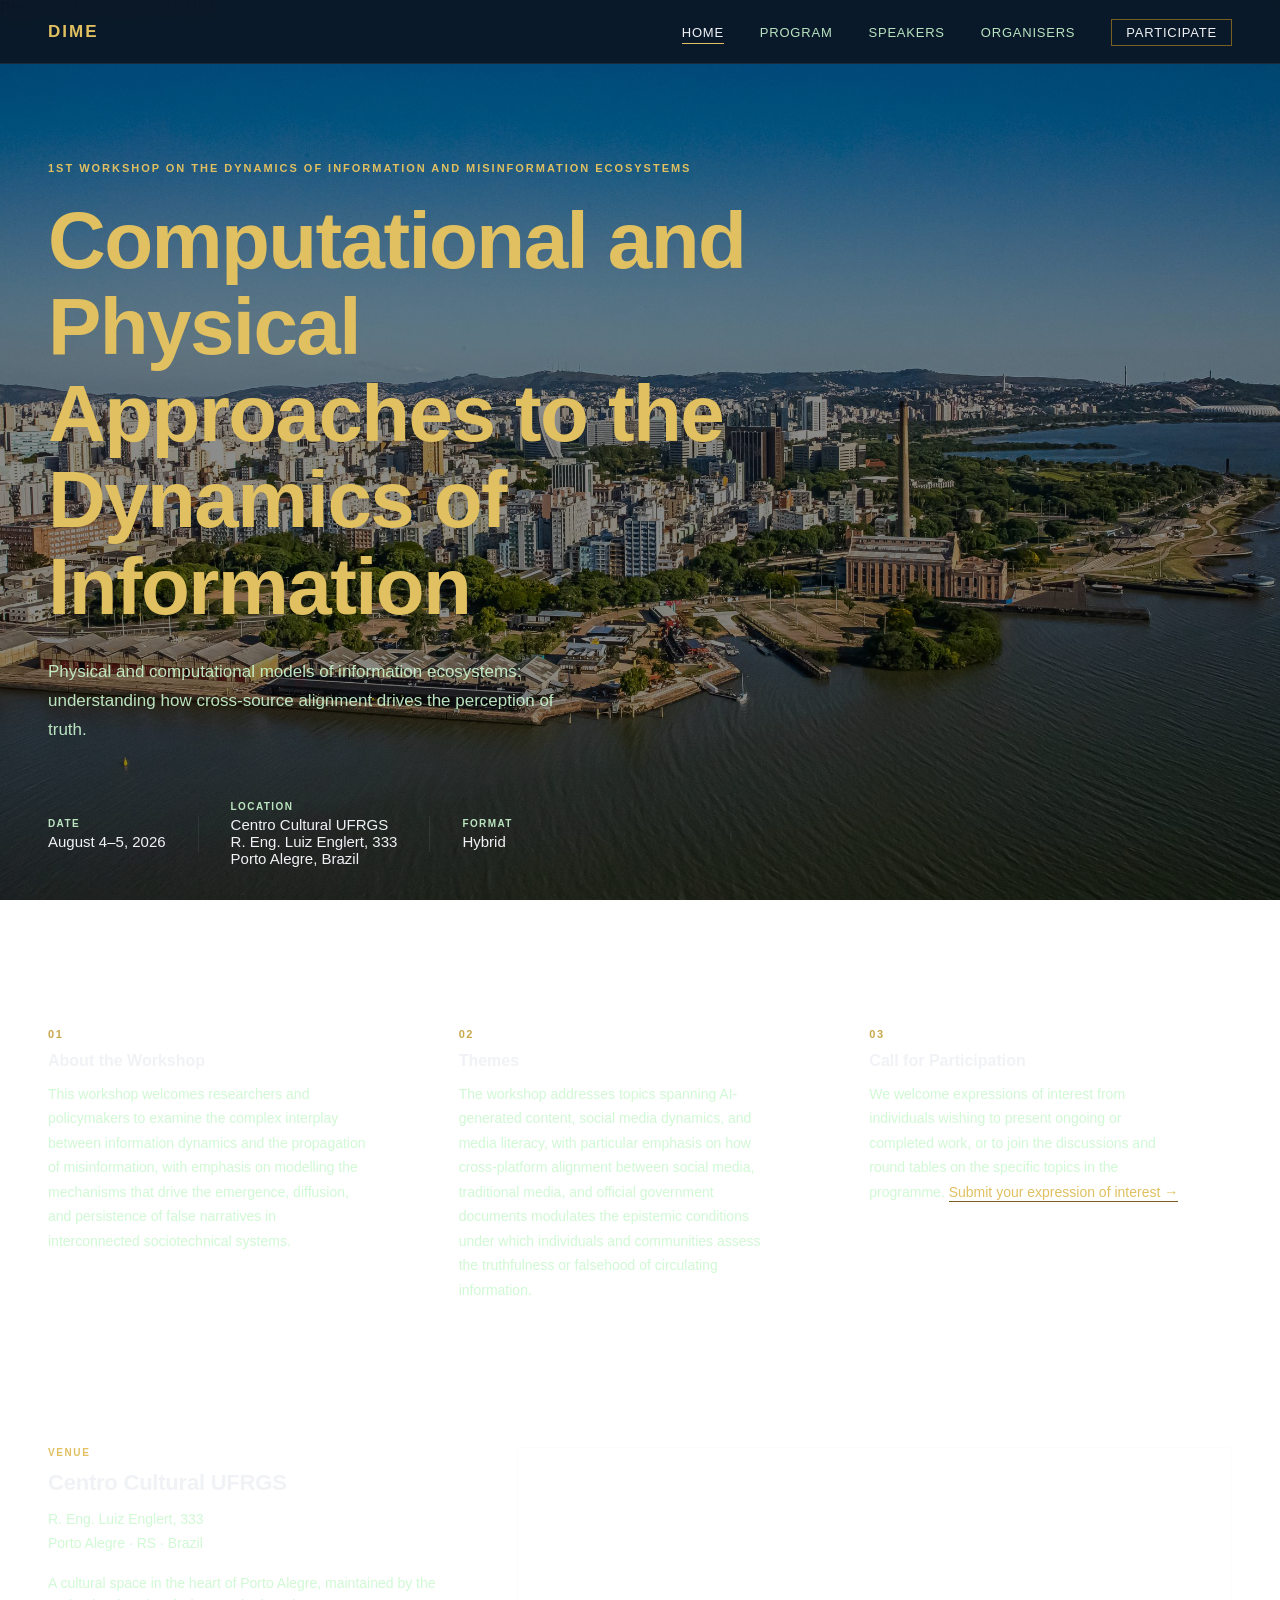
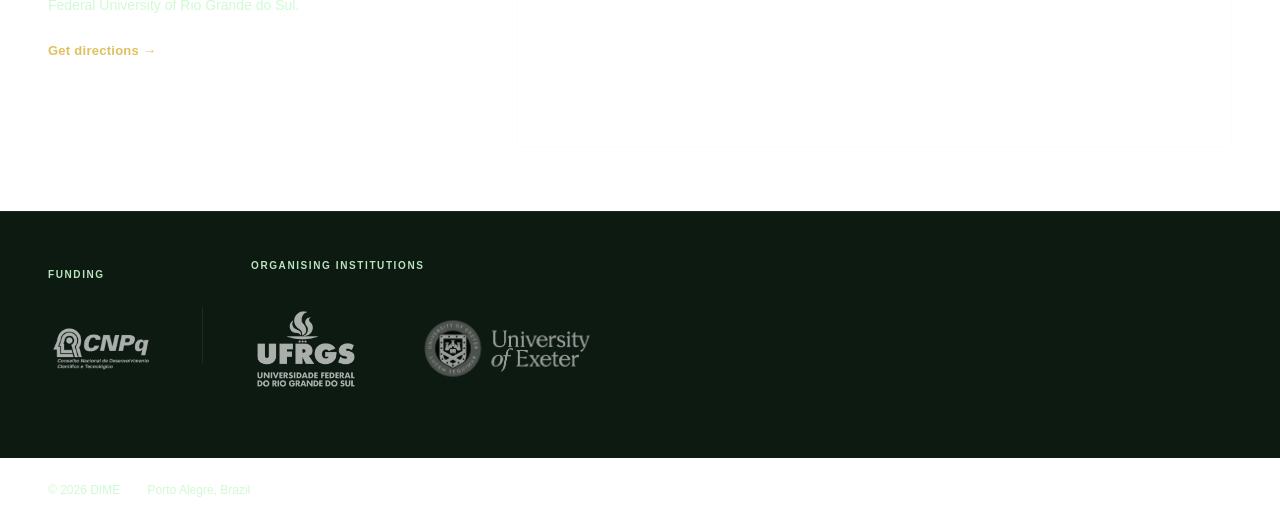
==== commit a47b4d66: "Add venue section with Google Maps embed and address details" ====
--- a/index.html
+++ b/index.html
@@ -13,6 +13,10 @@
 
   <nav>
     <div class="nav-brand">DIME</div>
+    <input type="checkbox" id="nav-toggle" class="nav-toggle-input" aria-hidden="true">
+    <label for="nav-toggle" class="nav-toggle-btn" aria-label="Toggle navigation">
+      <span></span><span></span><span></span>
+    </label>
     <ul class="nav-links">
       <li><a href="index.html" class="nav-link active">Home</a></li>
       <li><a href="schedule.html" class="nav-link">Program</a></li>
@@ -65,6 +69,23 @@
       </div>
     </div>
 
+    <div class="venue-section">
+      <div class="venue-info">
+        <div class="venue-label">Venue</div>
+        <h3 class="venue-name">Centro Cultural UFRGS</h3>
+        <p class="venue-address">R. Eng. Luiz Englert, 333<br>Porto Alegre · RS · Brazil</p>
+        <p class="venue-desc">A cultural space in the heart of Porto Alegre, maintained by the Federal University of Rio Grande do Sul.</p>
+        <a href="https://maps.google.com/?q=Centro+Cultural+UFRGS,+R.+Eng.+Luiz+Englert,+333,+Porto+Alegre" target="_blank" rel="noopener" class="venue-directions">Get directions →</a>
+      </div>
+      <div class="venue-map">
+        <iframe
+          title="Venue location — Centro Cultural UFRGS, Porto Alegre"
+          src="https://maps.google.com/maps?q=Centro+Cultural+UFRGS,+R.+Eng.+Luiz+Englert+333,+Porto+Alegre,+RS,+Brasil&output=embed&z=16"
+          allowfullscreen
+          loading="lazy"></iframe>
+      </div>
+    </div>
+
     <div class="partners-section">
       <div class="partners-group">
         <span class="partners-label">Funding</span>
--- a/style.css
+++ b/style.css
@@ -665,12 +665,74 @@
   color: var(--muted);
 }
 
+/* ─── VENUE ───────────────────────────────────────────── */
+.venue-section {
+  display: grid;
+  grid-template-columns: 1fr 1.7fr;
+  gap: 48px;
+  padding: 64px 48px;
+  border-top: 1px solid var(--border);
+  align-items: start;
+}
+
+.venue-label {
+  font-size: 10px;
+  font-weight: 700;
+  letter-spacing: 0.16em;
+  text-transform: uppercase;
+  color: var(--red-light);
+  margin-bottom: 12px;
+}
+
+.venue-name {
+  font-size: 22px;
+  font-weight: 700;
+  color: var(--white);
+  margin-bottom: 12px;
+  letter-spacing: -0.01em;
+}
+
+.venue-address {
+  font-size: 14px;
+  color: var(--muted);
+  line-height: 1.7;
+  margin-bottom: 16px;
+}
+
+.venue-desc {
+  font-size: 14px;
+  color: var(--muted);
+  line-height: 1.6;
+  margin-bottom: 24px;
+}
+
+.venue-directions {
+  font-size: 13px;
+  font-weight: 600;
+  color: var(--red-light);
+  text-decoration: none;
+  letter-spacing: 0.02em;
+  transition: color 0.2s;
+}
+
+.venue-directions:hover { color: var(--red); }
+
+.venue-map iframe {
+  width: 100%;
+  height: 300px;
+  border: 1px solid var(--border);
+  border-radius: 3px;
+  display: block;
+  filter: grayscale(0.2) brightness(0.85);
+}
+
 /* ─── PARTNERS ────────────────────────────────────────── */
 .partners-section {
   display: flex;
   align-items: center;
   gap: 48px;
   padding: 48px 48px;
+  background: var(--navy);
   border-top: 1px solid var(--border);
   flex-wrap: wrap;
 }
@@ -700,7 +762,7 @@
   height: 88px;
   width: auto;
   filter: brightness(0) invert(1);
-  opacity: 0.45;
+  opacity: 0.65;
   transition: opacity 0.2s;
 }
 
@@ -724,6 +786,7 @@
 }
 
 @media (max-width: 640px) {
+  .venue-section { grid-template-columns: 1fr; padding: 40px 20px; gap: 28px; }
   .partners-section { gap: 32px; padding: 40px 20px; }
   .partners-divider { display: none; }
 }
@@ -741,11 +804,88 @@
 
 .footer-sep { opacity: 0.4; }
 
+/* ─── HAMBURGER (hidden on desktop) ──────────────────── */
+.nav-toggle-input { display: none; }
+.nav-toggle-btn   { display: none; }
+
 /* ─── RESPONSIVE ──────────────────────────────────────── */
 @media (max-width: 640px) {
-  nav { padding: 0 20px; }
+  nav {
+    padding: 0 20px;
+    flex-wrap: wrap;
+    height: auto;
+    min-height: 56px;
+    align-items: stretch;
+  }
+
+  .nav-brand {
+    flex: 1;
+    display: flex;
+    align-items: center;
+    height: 56px;
+  }
+
+  .nav-toggle-btn {
+    display: flex;
+    flex-direction: column;
+    justify-content: center;
+    gap: 5px;
+    cursor: pointer;
+    padding: 8px 0 8px 8px;
+    height: 56px;
+    align-self: center;
+  }
+
+  .nav-toggle-btn span {
+    display: block;
+    width: 22px;
+    height: 2px;
+    background: var(--muted);
+    border-radius: 1px;
+    transition: transform 0.2s, opacity 0.2s;
+  }
+
+  .nav-toggle-input:checked + .nav-toggle-btn span:nth-child(1) {
+    transform: translateY(7px) rotate(45deg);
+    background: var(--red-light);
+  }
+  .nav-toggle-input:checked + .nav-toggle-btn span:nth-child(2) {
+    opacity: 0;
+  }
+  .nav-toggle-input:checked + .nav-toggle-btn span:nth-child(3) {
+    transform: translateY(-7px) rotate(-45deg);
+    background: var(--red-light);
+  }
+
+  .nav-links {
+    display: none;
+    flex-direction: column;
+    width: 100%;
+    padding: 8px 0 16px;
+    gap: 0;
+    border-top: 1px solid var(--border);
+  }
+
+  .nav-toggle-input:checked ~ .nav-links {
+    display: flex;
+  }
+
+  .nav-link {
+    padding: 12px 4px;
+    font-size: 14px;
+    letter-spacing: 0.08em;
+  }
+
+  .nav-link--btn {
+    margin-top: 8px;
+    display: inline-block;
+    padding: 10px 18px !important;
+  }
+
+  .page { padding-top: 56px; }
+  .hero { padding-top: 56px; min-height: calc(100vh - 56px); }
   .hero, .page-header, .section-content { padding-left: 20px; padding-right: 20px; }
-  .hero-meta { flex-wrap: wrap; gap: 16px; }
+  .hero-meta { flex-direction: column; gap: 12px; align-items: flex-start; }
   .meta-divider { display: none; }
   .meta-item { padding: 0; }
   footer { padding: 20px; }
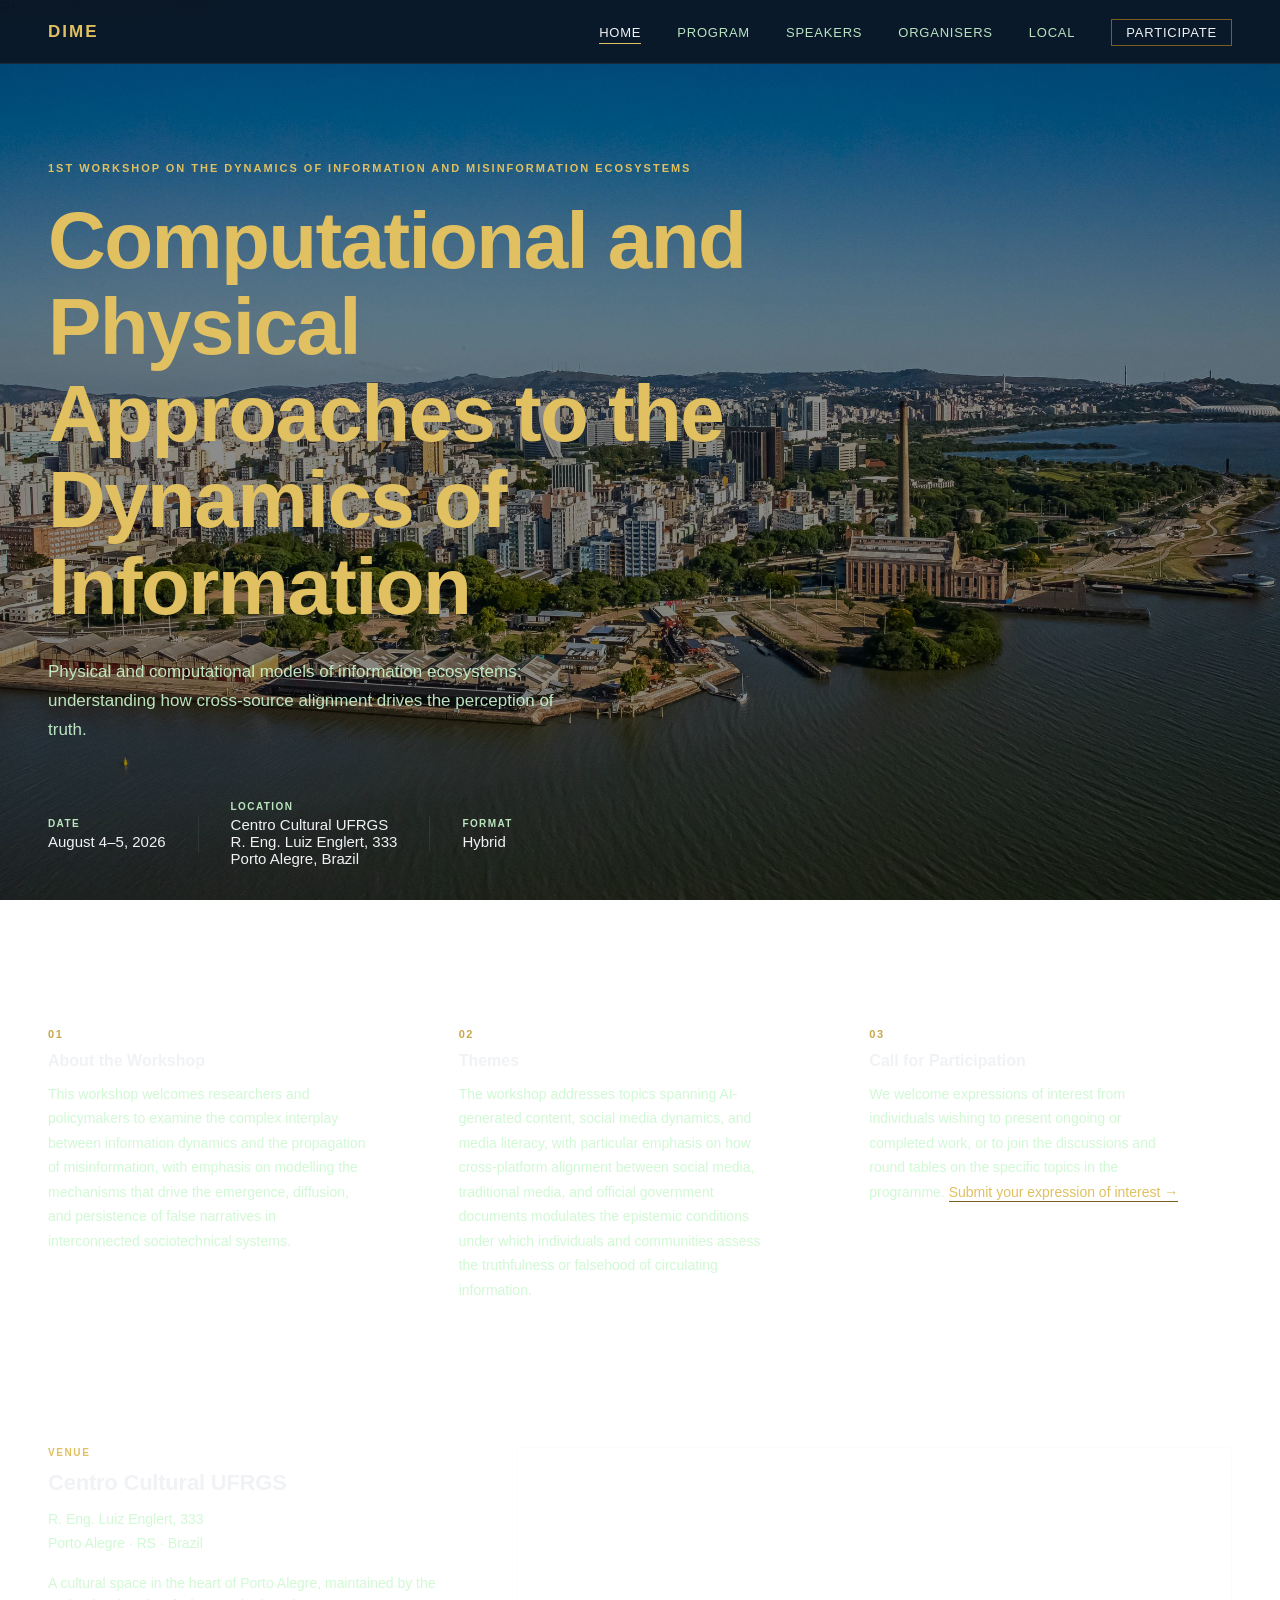
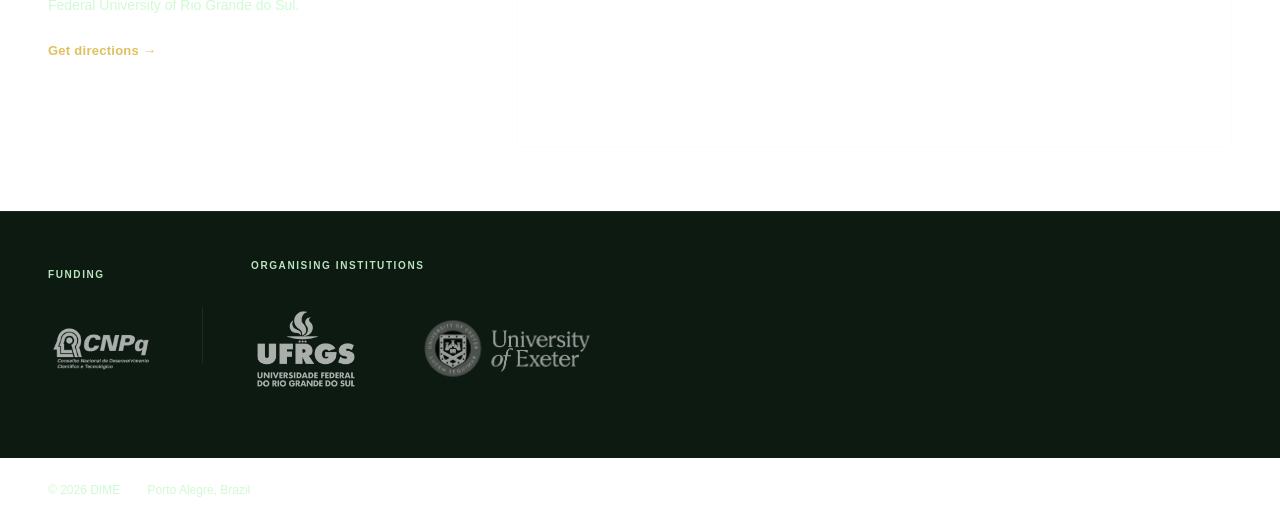
==== commit 75d9b49e: "Add Local Information page with restaurant suggestions and nav link - New local.html: interactive Le" ====
--- a/index.html
+++ b/index.html
@@ -22,6 +22,7 @@
       <li><a href="schedule.html" class="nav-link">Program</a></li>
       <li><a href="speakers.html" class="nav-link">Speakers</a></li>
       <li><a href="organisers.html" class="nav-link">Organisers</a></li>
+      <li><a href="local.html" class="nav-link">Local</a></li>
       <li><a href="participation.html" class="nav-link nav-link--btn">Participate</a></li>
     </ul>
   </nav>
--- a/style.css
+++ b/style.css
@@ -590,6 +590,15 @@
   box-shadow: 0 8px 25px rgba(0, 0, 0, 0.2);
 }
 
+.form-box {
+  max-width: 780px;
+  margin: 0 auto;
+  padding: 40px;
+  background: var(--navy);
+  border-radius: 14px;
+  box-shadow: 0 8px 25px rgba(0, 0, 0, 0.2);
+}
+
 .schedule-day-title {
   font-size: 13px;
   font-weight: 700;
@@ -663,6 +672,48 @@
 .sched-speaker {
   font-size: 13px;
   color: var(--muted);
+}
+
+/* ─── ABSTRACT FLOATING POPUP ─────────────────────────── */
+.sched-title-wrap {
+  position: relative;
+  display: block;
+}
+
+.sched-title-wrap .sched-title {
+  cursor: help;
+  border-bottom: 1px dotted var(--red-dim);
+  display: inline;
+}
+
+.sched-abstract-popup {
+  position: absolute;
+  left: 0;
+  top: calc(100% + 6px);
+  z-index: 200;
+  width: 420px;
+  max-width: calc(100vw - 120px);
+  background: var(--navy-mid);
+  border: 1px solid var(--red-dim);
+  border-top: 2px solid var(--red);
+  padding: 16px 18px;
+  border-radius: 0 6px 6px 6px;
+  font-size: 13px;
+  font-weight: 400;
+  color: var(--muted);
+  line-height: 1.65;
+  letter-spacing: 0;
+  text-transform: none;
+  opacity: 0;
+  visibility: hidden;
+  pointer-events: none;
+  transition: opacity 0.2s ease, visibility 0.2s ease;
+  box-shadow: 0 12px 32px rgba(0,0,0,0.6);
+}
+
+.sched-title-wrap:hover .sched-abstract-popup {
+  opacity: 1;
+  visibility: visible;
 }
 
 /* ─── VENUE ───────────────────────────────────────────── */
@@ -876,6 +927,12 @@
     letter-spacing: 0.08em;
   }
 
+  .nav-link::after { display: none; }
+
+  .nav-link.active {
+    color: var(--red-light);
+  }
+
   .nav-link--btn {
     margin-top: 8px;
     display: inline-block;
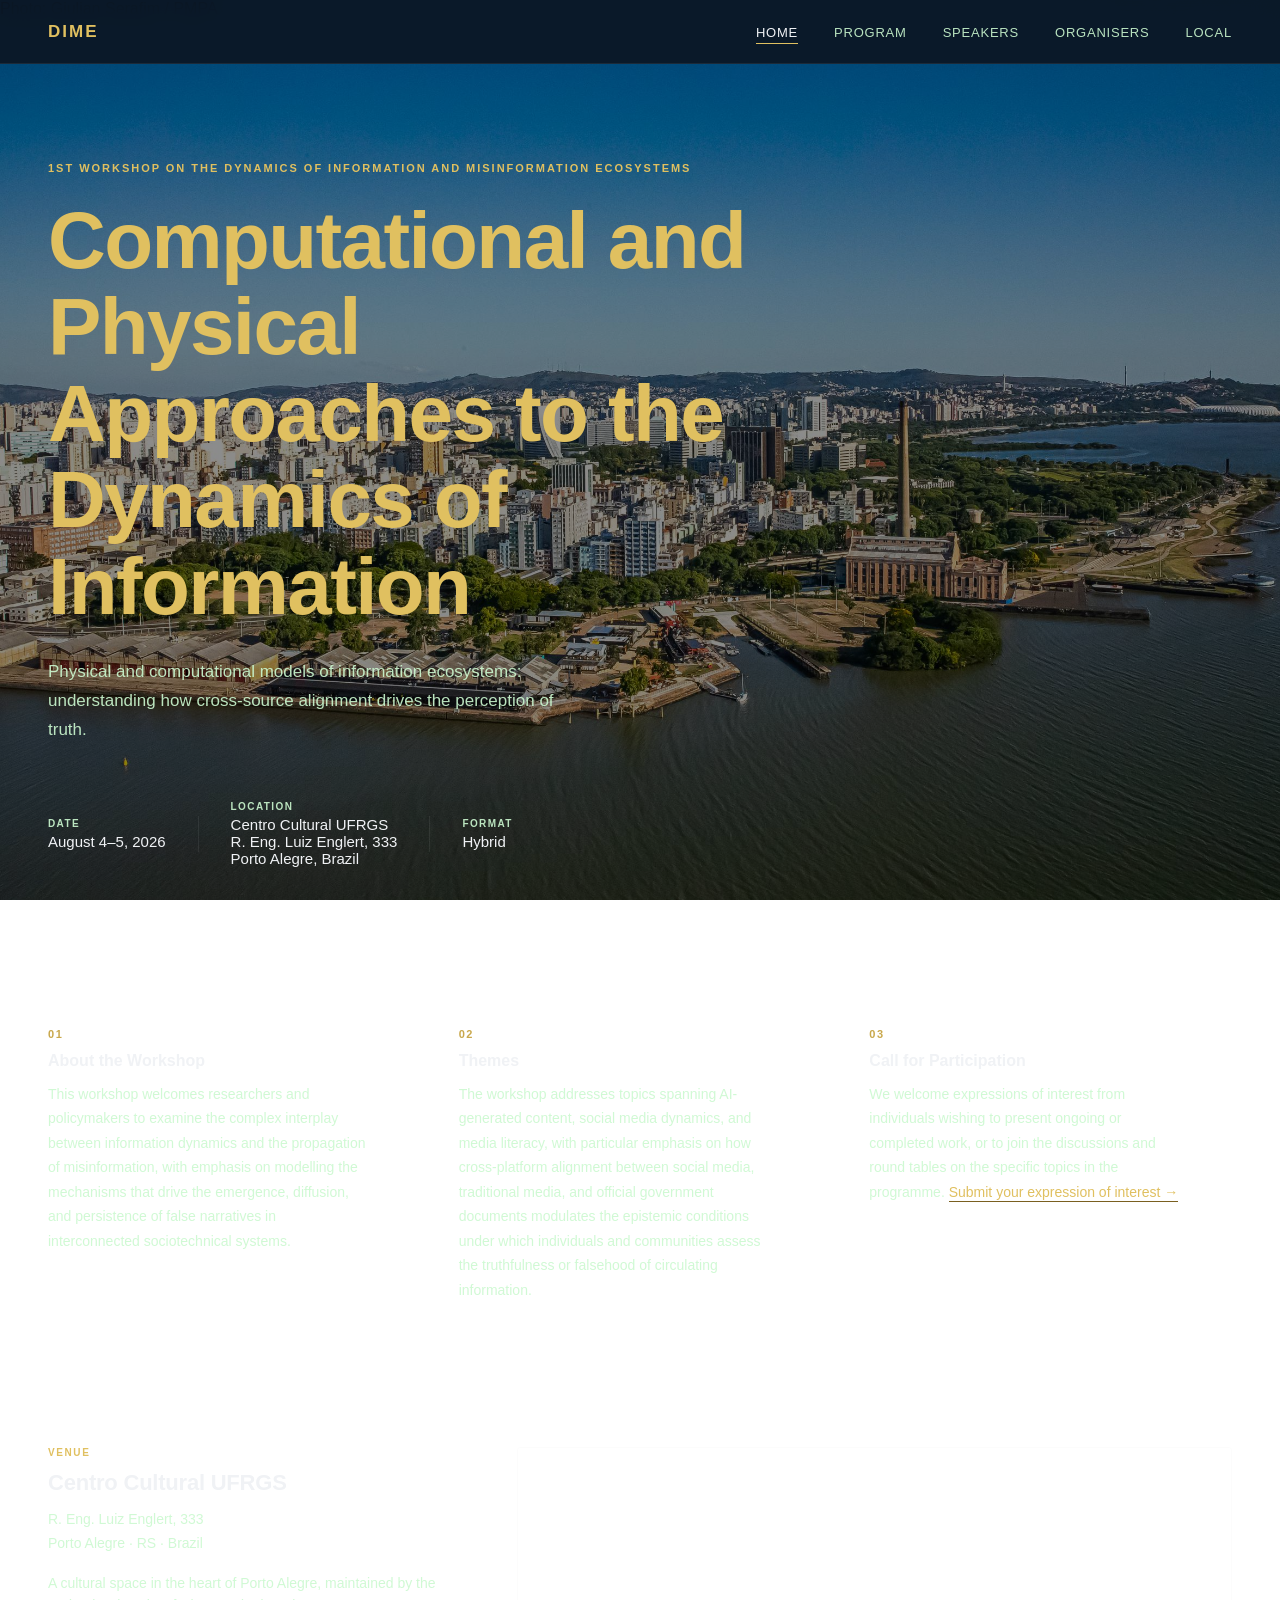
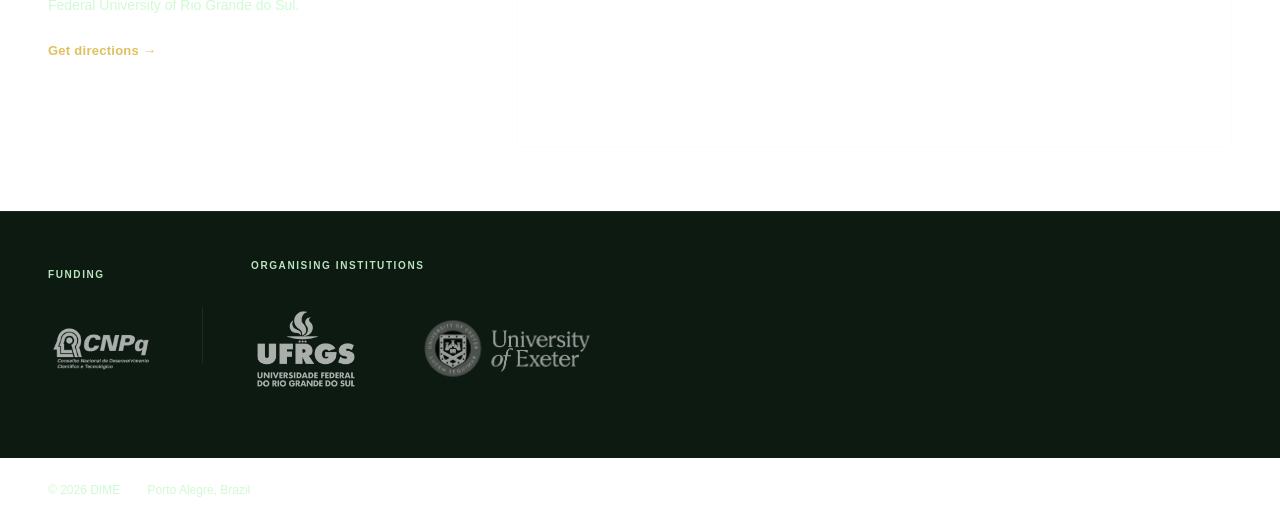
==== commit 0e342d71: "Remove participation page and all references to it" ====
--- a/index.html
+++ b/index.html
@@ -23,7 +23,6 @@
       <li><a href="speakers.html" class="nav-link">Speakers</a></li>
       <li><a href="organisers.html" class="nav-link">Organisers</a></li>
       <li><a href="local.html" class="nav-link">Local</a></li>
-      <li><a href="participation.html" class="nav-link nav-link--btn">Participate</a></li>
     </ul>
   </nav>
 
